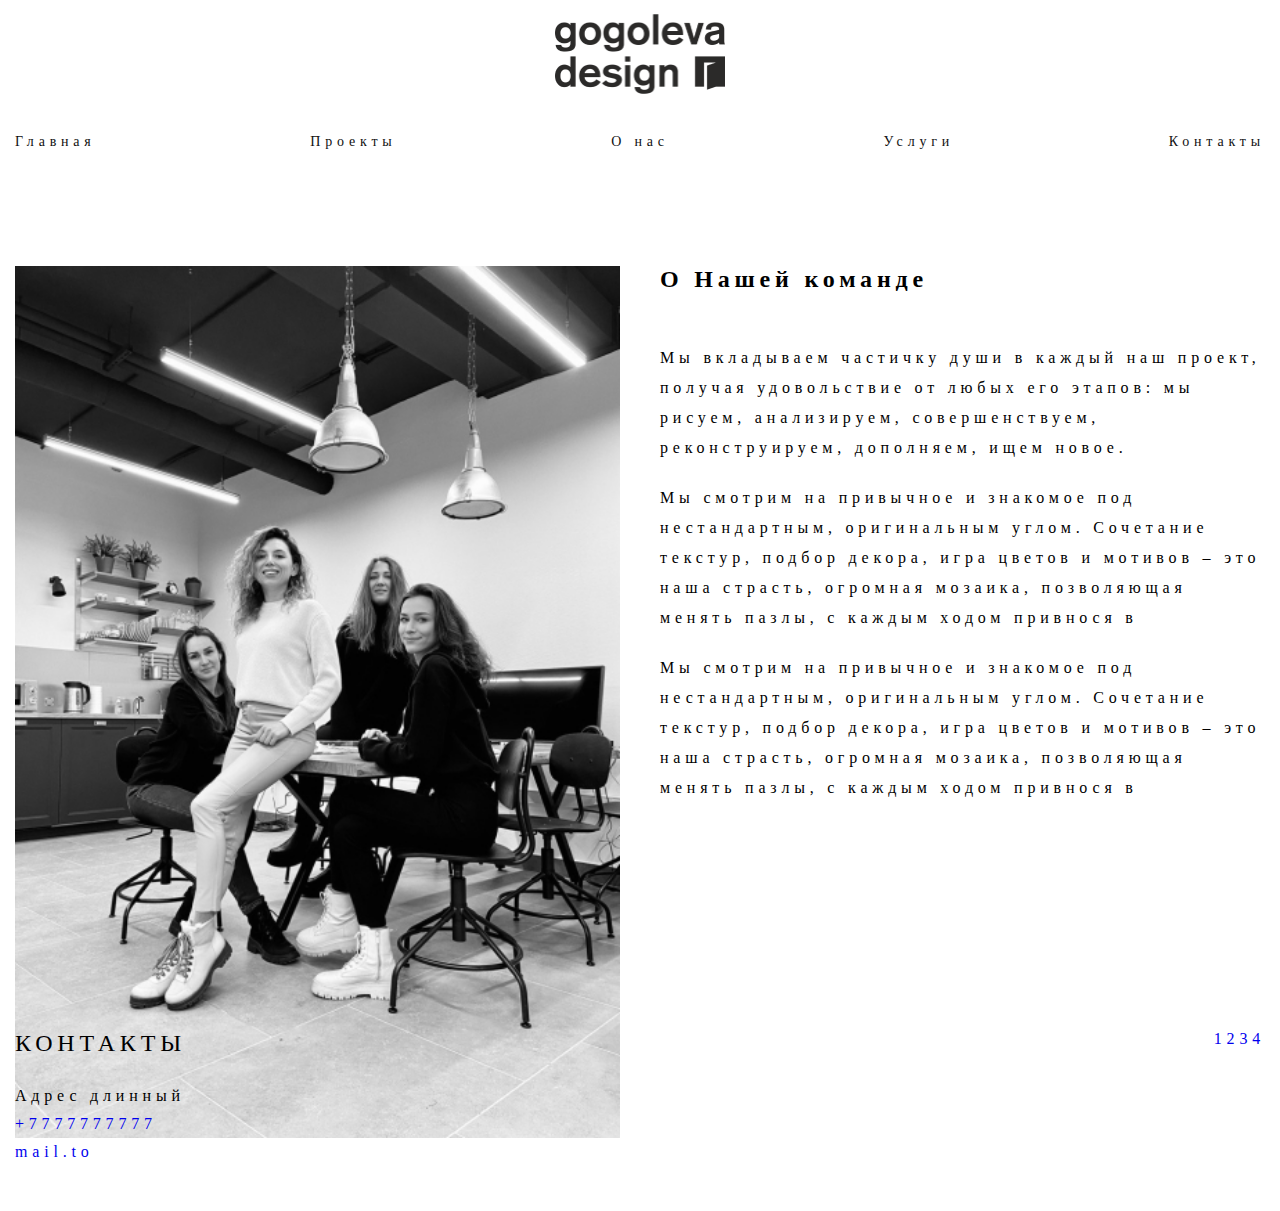
==== about.html @ 8123f008 "Показать" ====
<!doctype html>
<html lang="ru">
<head>
	<meta charset="UTF-8">
	<meta name="viewport"
	      content="width=device-width, user-scalable=no, initial-scale=1.0, maximum-scale=1.0, minimum-scale=1.0">
	<meta http-equiv="X-UA-Compatible" content="ie=edge">
	<link rel="stylesheet" href="css/swiper-style.css">
	<link rel="stylesheet" href="css/fancybox-lib.css">
	<link rel="stylesheet" href="css/style.css">
	<title>about</title>
</head>
<body class="body body--color">
<header class="header">
	<div class="container header__wrapper">
		<a class="header__logo-wrapper" href="#">
			<img class="header__logo" src="img/logo-remont.png" alt="Логотип" >
		</a>
		
		<nav class="header__nav">
			<ul class="header__list">
				<li class="header__items"><a href="index.html" class="header__items-link">Главная</a></li>
				<li class="header__items"><a href="gallery_page.html" class="header__items-link">Проекты</a></li>
				<li class="header__items"><a href="about.html" class="header__items-link">О нас</a></li>
				<li class="header__items"><a href="service.html" class="header__items-link">Услуги</a></li>
				<li class="header__items"><a href="contacts.html" class="header__items-link">Контакты</a></li>
			</ul>
		</nav>
	</div>

</header>

<section class="about">
	<div class="about__wrapper container">
			<div class="about__group">
				<img class="about__photo" src="img/about/about-test.jpg" alt="Общие фото" >
			</div>
			<div class="about__group">
				<h1 class="about__title">О Нашей команде</h1>
				<p class="about__text">Мы вкладываем частичку души в каждый наш проект, получая удовольствие от любых его этапов: мы рисуем, анализируем, совершенствуем, реконструируем, дополняем, ищем новое.
				<p class="about__text about__text--space">Мы смотрим на привычное и знакомое под нестандартным, оригинальным углом. Сочетание текстур, подбор декора, игра цветов и мотивов – это наша страсть, огромная мозаика, позволяющая менять пазлы, с каждым ходом привнося в</p>
				<p class="about__text">Мы смотрим на привычное и знакомое под нестандартным, оригинальным углом. Сочетание текстур, подбор декора, игра цветов и мотивов – это наша страсть, огромная мозаика, позволяющая менять пазлы, с каждым ходом привнося в</p>
			</div>
	</div>
</section>

<footer class="footer">
	<div class="footer__wrapper container">
		<div class="footer__contacts">
			<p class="footer__text">Контакты</p>
			<ul class="footer__list">
				<li class="footer__items">Адрес длинный</li>
				<li class="footer__items"><a class="footer__link" href="tel:">+7777777777</a></li>
				<li class="footer__items"><a class="footer__link" href="mailto:" >mail.to</a></li>
			</ul>
		</div>
		<div class="footer__socials">
			<ul class="footer__socials-list">
				<li class="footer__socials-items"><a href="#" class="footer__socials-link">1</a></li>
				<li class="footer__socials-items"><a href="#" class="footer__socials-link">2</a></li>
				<li class="footer__socials-items"><a href="#" class="footer__socials-link">3</a></li>
				<li class="footer__socials-items"><a href="#" class="footer__socials-link">4</a></li>
			</ul>
		</div>
	</div>
</footer>

<script src="js/jquery-lib.js"></script>
<script src="js/swiper-lib.js"></script>
<script src="js/fancybox-lib.js"></script>
<script src="js/main.js"></script>
</body>
</html>
---- css/style.css ----
@font-face {
  font-weight: 400;
  font-style: normal;
  font-family: "Vaccine";
  font-display: swap;
    font-display-src: url("../fonts/Vaccine-Regular.woff2") format("woff2"), url("../fonts/Vaccine-Regular.woff") format("woff"); }
@font-face {
  font-weight: 500;
  font-style: normal;
  font-family: "Vaccine";
  font-display: swap;
    font-display-src: url("../fonts/Vaccine-Bold.woff2") format("woff2"), url("../fonts/Vaccine-Bold.woff") format("woff"); }
* {
  padding: 0;
  margin: 0; }

html, body {
  height: 100%; }

.wrapper {
  min-height: 100%;
  display: flex;
  flex-direction: column; }

body {
  font-family: "Vaccine";
  font-weight: 500;
  box-sizing: border-box;
  letter-spacing: 0.3em;
  background-color: #F5F5F5; }

.body--color {
  background-color: white; }

button, input, textarea {
  outline: none;
  border: none; }

li {
  list-style: none; }

a {
  text-decoration: none; }

img {
  min-width: 100%;
  height: auto; }

.container {
  max-width: 1280px;
  margin: 0 auto; }
  @media (max-width: 1330px) {
    .container {
      padding: 0 15px; } }

.header {
  background-color: white; }
  .header__wrapper {
    padding-top: 10px;
    padding-bottom: 18px; }
  .header__logo-wrapper {
    display: flex;
    margin: 0 auto 40px auto;
    max-width: 170px; }
  .header__list {
    display: flex;
    align-items: center;
    justify-content: space-between; }
  .header__items {
    font-size: 14px; }
  .header__items-link {
    color: #101010; }

.hero__slider {
  position: relative;
  margin-bottom: 134px; }
.hero__title {
  position: absolute;
  color: white;
  font-size: 36px;
  line-height: 73px;
  bottom: 103px;
  left: 339px; }
.hero__slide {
  height: 70vh; }

.gallery--gallery-page {
  padding-top: 203px; }
.gallery__wrapper {
  display: flex;
  align-items: flex-start;
  gap: 42px;
  flex-wrap: wrap;
  margin-bottom: 134px; }
.gallery__img-wrapper {
  width: calc(50% - 21px); }
.gallery__img-link {
  display: flex;
  flex-direction: column;
  gap: 15px; }
.gallery__text {
  color: #646464;
  font-size: 26px; }
.gallery__img {
  max-width: 100%; }

.about__wrapper {
  display: flex;
  align-items: stretch;
  justify-content: space-between;
  gap: 40px;
  margin-top: 98px;
  margin-bottom: 134px; }
.about__group {
  max-height: 630px;
  width: calc(50% - 20px); }
.about__title {
  font-size: 24px;
  margin-bottom: 50px; }
.about__text {
  font-size: 16px;
  line-height: 30px; }
  .about__text--space {
    margin: 20px 0; }

.service__wrapper {
  display: flex;
  flex-direction: column;
  gap: 100px;
  margin-top: 178px;
  margin-bottom: 134px; }
.service__item {
  display: flex;
  flex-direction: column;
  background-color: white;
  padding: 35px; }
.service__title {
  font-size: 32px;
  margin-bottom: 20px; }
.service__text {
  font-size: 16px; }
  .service__text:not(:last-child) {
    margin-bottom: 10px; }

.contacts {
  flex: 1 1 auto; }
  .contacts__wrapper {
    display: flex;
    flex-direction: column;
    margin-top: 178px;
    margin-bottom: 134px;
    padding: 50px 50px 50px 50px;
    background-color: white; }
  .contacts__title-item {
    display: flex;
    align-items: center; }
  .contacts__line {
    display: flex;
    flex: 1 1 auto;
    height: 2px;
    background-color: black; }
  .contacts__title {
    padding: 0 15px; }
  .contacts__text-wrapper {
    padding-bottom: 20px;
    margin-bottom: 20px;
    border-bottom: 2px solid black; }
  .contacts__list {
    margin-top: 70px;
    margin-bottom: 50px; }
  .contacts__items:not(:last-child) {
    margin-bottom: 20px; }
  .contacts__social {
    display: flex;
    align-items: center;
    justify-content: center; }

.single-project__wrapper {
  display: flex;
  flex-wrap: wrap;
  gap: 30px;
  margin-bottom: 134px; }
.single-project__item {
  display: flex;
  max-width: 100%; }
  .single-project__item--main {
    position: relative;
    width: 100%;
    margin-bottom: 30px; }
  .single-project__item--double {
    width: calc(50% - 15px); }
.single-project__photo {
  display: flex;
  max-width: 100%; }
  .single-project__photo--main {
    height: 70vh;
    width: 100%; }
.single-project__title {
  position: absolute;
  padding-left: max(15px, calc((100% - 1280px)/2));
  color: white;
  bottom: 90px;
  font-size: 36px; }
.single-project__project-title {
  font-size: 28px;
  margin-top: 60px;
  margin-bottom: 20px; }
.single-project__discript {
  margin-bottom: 90px; }
.single-project__disript__item:not(:last-child) {
  padding-bottom: 5px; }

.footer {
  padding-bottom: 50px; }
  .footer__wrapper {
    display: flex;
    align-items: stretch;
    justify-content: space-between; }
  .footer__text {
    text-transform: uppercase;
    margin-bottom: 30px;
    font-size: 24px; }
  .footer__items:not(:last-child) {
    margin-bottom: 10px; }
  .footer__socials-list {
    display: flex; }

/*# sourceMappingURL=style.css.map */
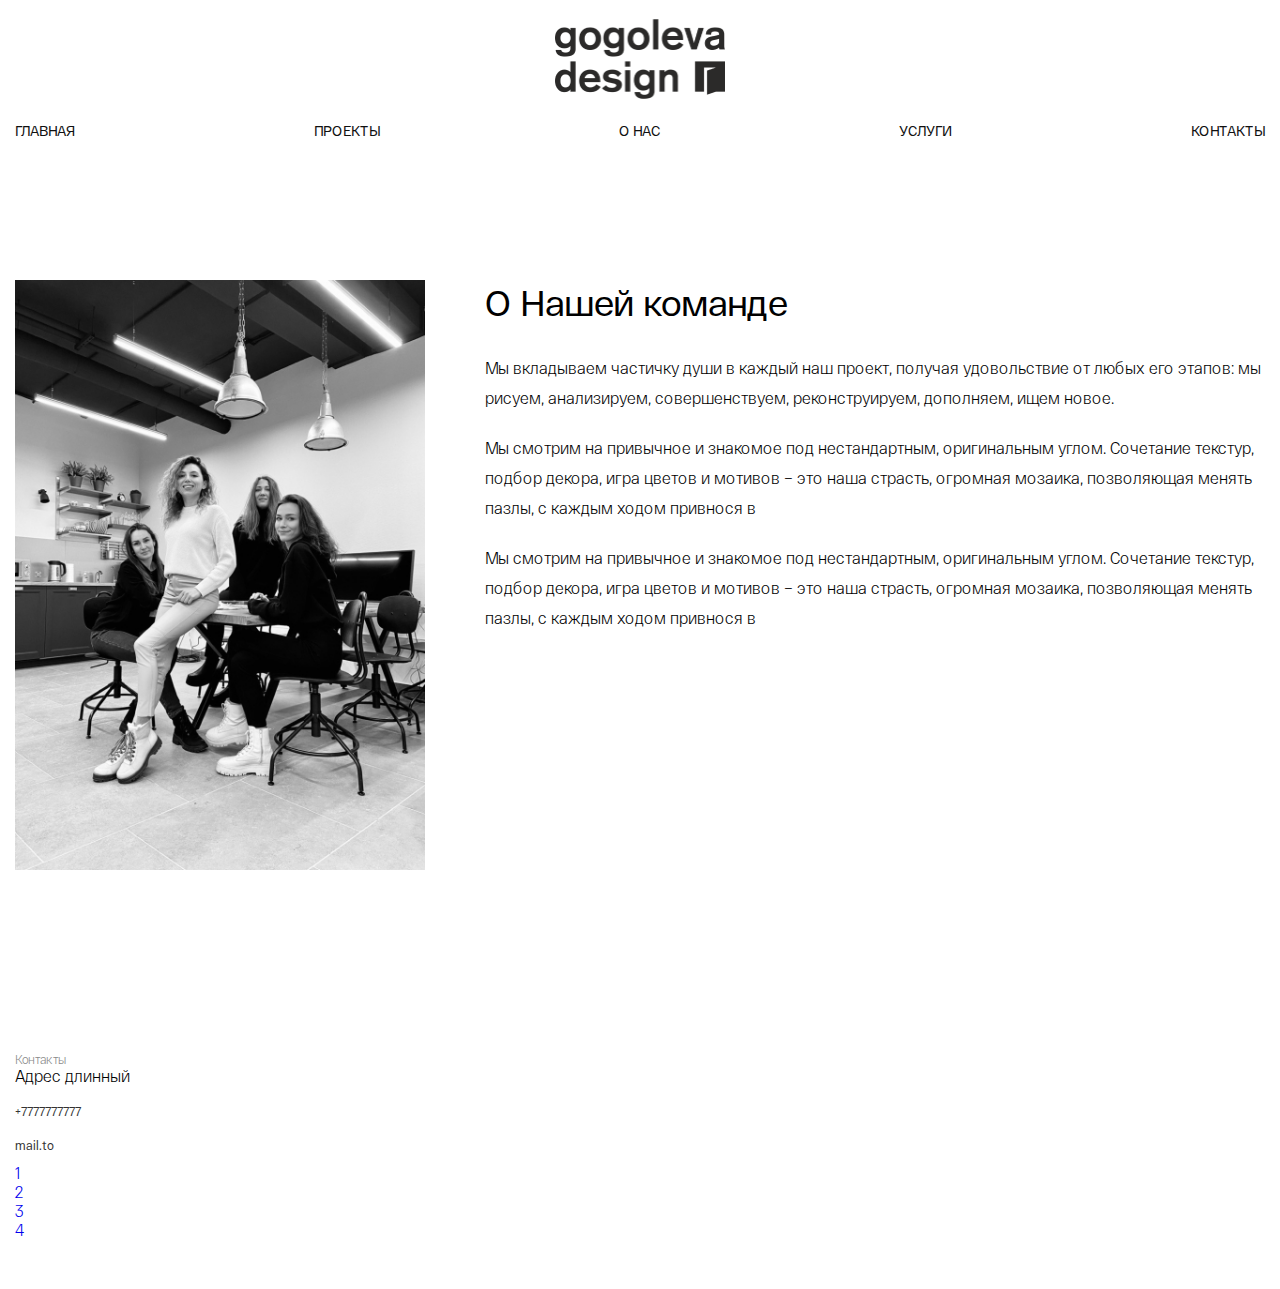
==== commit 267caa0e: "Смотреть" ====
--- a/about.html
+++ b/about.html
@@ -32,10 +32,10 @@
 
 <section class="about">
 	<div class="about__wrapper container">
-			<div class="about__group">
+			<div class="about__group about__group--img">
 				<img class="about__photo" src="img/about/about-test.jpg" alt="Общие фото" >
 			</div>
-			<div class="about__group">
+			<div class="about__group about__group--text">
 				<h1 class="about__title">О Нашей команде</h1>
 				<p class="about__text">Мы вкладываем частичку души в каждый наш проект, получая удовольствие от любых его этапов: мы рисуем, анализируем, совершенствуем, реконструируем, дополняем, ищем новое.
 				<p class="about__text about__text--space">Мы смотрим на привычное и знакомое под нестандартным, оригинальным углом. Сочетание текстур, подбор декора, игра цветов и мотивов – это наша страсть, огромная мозаика, позволяющая менять пазлы, с каждым ходом привнося в</p>
@@ -43,6 +43,8 @@
 			</div>
 	</div>
 </section>
+
+
 
 <footer class="footer">
 	<div class="footer__wrapper container">
--- a/css/style.css
+++ b/css/style.css
@@ -1,20 +1,21 @@
+@font-face {
+  font-weight: 300;
+  font-style: normal;
+  font-family: "RFDewi";
+  font-display: swap;
+  src: url("../fonts/RFDewi-Light.woff2") format("woff2"), url("../fonts/RFDewi-Light.woff") format("woff"); }
 @font-face {
   font-weight: 400;
   font-style: normal;
-  font-family: "Vaccine";
+  font-family: "RFDewi";
   font-display: swap;
-    font-display-src: url("../fonts/Vaccine-Regular.woff2") format("woff2"), url("../fonts/Vaccine-Regular.woff") format("woff"); }
-@font-face {
-  font-weight: 500;
-  font-style: normal;
-  font-family: "Vaccine";
-  font-display: swap;
-    font-display-src: url("../fonts/Vaccine-Bold.woff2") format("woff2"), url("../fonts/Vaccine-Bold.woff") format("woff"); }
+  src: url("../fonts/RFDewi-Regular.woff2") format("woff2"), url("../fonts/RFDewi-Regular.woff") format("woff"); }
 * {
   padding: 0;
   margin: 0; }
 
 html, body {
+  box-sizing: border-box;
   height: 100%; }
 
 .wrapper {
@@ -23,11 +24,14 @@
   flex-direction: column; }
 
 body {
-  font-family: "Vaccine";
-  font-weight: 500;
+  font-family: "RFDewi", sans-serif;
+  font-weight: 400;
   box-sizing: border-box;
-  letter-spacing: 0.3em;
   background-color: #F5F5F5; }
+
+p, li, a {
+  font-family: "RFDewi", sans-serif;
+  font-weight: 300; }
 
 .body--color {
   background-color: white; }
@@ -43,8 +47,9 @@
   text-decoration: none; }
 
 img {
+  object-fit: cover;
   min-width: 100%;
-  height: auto; }
+  height: 100%; }
 
 .container {
   max-width: 1280px;
@@ -53,14 +58,33 @@
     .container {
       padding: 0 15px; } }
 
+.swiper-pagination-bullet {
+  width: 54px;
+  height: 2px;
+  border-radius: unset !important;
+  background-color: white;
+  opacity: unset !important; }
+
+.swiper-pagination-bullet-active {
+  background-color: #646464;
+  opacity: unset !important; }
+
+.hero-pagination {
+  position: relative;
+  display: flex;
+  align-items: center;
+  justify-content: center;
+  z-index: 100;
+  bottom: 30px !important; }
+
 .header {
   background-color: white; }
   .header__wrapper {
-    padding-top: 10px;
-    padding-bottom: 18px; }
+    padding-top: 15px;
+    padding-bottom: 21px; }
   .header__logo-wrapper {
     display: flex;
-    margin: 0 auto 40px auto;
+    margin: 0 auto 23px auto;
     max-width: 170px; }
   .header__list {
     display: flex;
@@ -69,78 +93,158 @@
   .header__items {
     font-size: 14px; }
   .header__items-link {
-    color: #101010; }
+    color: #101010;
+    font-weight: 400;
+    text-transform: uppercase; }
 
 .hero__slider {
   position: relative;
   margin-bottom: 134px; }
+.hero__title-wrapper {
+  position: absolute;
+  padding-left: max(15px, calc((100% - 1280px)/2));
+  bottom: 10%; }
 .hero__title {
-  position: absolute;
   color: white;
   font-size: 36px;
   line-height: 73px;
-  bottom: 103px;
-  left: 339px; }
+  font-weight: 400; }
+  @media (max-width: 1024px) {
+    .hero__title {
+      font-size: 30px;
+      line-height: 1.2; } }
+  @media (max-width: 560px) {
+    .hero__title {
+      font-size: 24px;
+      line-height: 1; } }
+.hero__address {
+  color: white;
+  font-size: 24px;
+  line-height: 73px;
+  font-family: "Vaccine", sans-serif; }
+  @media (max-width: 1024px) {
+    .hero__address {
+      font-size: 20px;
+      line-height: 1.2; } }
+  @media (max-width: 560px) {
+    .hero__address {
+      font-size: 18px;
+      line-height: 1; } }
 .hero__slide {
-  height: 70vh; }
+  height: 740px; }
+  @media (max-width: 1024px) {
+    .hero__slide {
+      height: 50vh; } }
 
 .gallery--gallery-page {
   padding-top: 203px; }
+  @media (max-width: 1024px) {
+    .gallery--gallery-page {
+      padding-top: 100px; } }
+  @media (max-width: 560px) {
+    .gallery--gallery-page {
+      padding-top: 60px; } }
 .gallery__wrapper {
   display: flex;
-  align-items: flex-start;
-  gap: 42px;
+  align-items: stretch;
+  justify-content: center;
+  gap: 40px;
   flex-wrap: wrap;
   margin-bottom: 134px; }
+  @media (max-width: 768px) {
+    .gallery__wrapper {
+      align-items: flex-start;
+      gap: 20px; } }
+  @media (max-width: 560px) {
+    .gallery__wrapper {
+      flex-direction: column; } }
 .gallery__img-wrapper {
+  display: flex;
   width: calc(50% - 21px); }
+  @media (max-width: 768px) {
+    .gallery__img-wrapper {
+      width: calc(50% - 10px);
+      gap: 10px; } }
+  @media (max-width: 560px) {
+    .gallery__img-wrapper {
+      width: 100%; } }
 .gallery__img-link {
   display: flex;
   flex-direction: column;
   gap: 15px; }
 .gallery__text {
   color: #646464;
-  font-size: 26px; }
+  font-size: 16px;
+  font-weight: 400; }
 .gallery__img {
   max-width: 100%; }
+.gallery__button {
+  display: flex;
+  align-items: center;
+  justify-content: center;
+  font-size: 16px;
+  margin-top: 65px;
+  background-color: white;
+  border: 1px solid #646464;
+  width: 100%;
+  max-width: 255px;
+  min-height: 55px;
+  text-transform: uppercase;
+  color: #646464; }
 
 .about__wrapper {
   display: flex;
   align-items: stretch;
   justify-content: space-between;
-  gap: 40px;
-  margin-top: 98px;
+  gap: 60px;
+  margin-top: 120px;
   margin-bottom: 134px; }
 .about__group {
   max-height: 630px;
   width: calc(50% - 20px); }
+  .about__group--img {
+    max-width: 410px; }
+  .about__group--text {
+    flex: 1; }
 .about__title {
-  font-size: 24px;
-  margin-bottom: 50px; }
+  font-size: 36px;
+  margin-bottom: 30px;
+  font-weight: 400; }
 .about__text {
   font-size: 16px;
   line-height: 30px; }
   .about__text--space {
     margin: 20px 0; }
+.about__photo {
+  height: 100%;
+  object-fit: cover;
+  max-height: 590px; }
 
 .service__wrapper {
   display: flex;
   flex-direction: column;
-  gap: 100px;
+  gap: 70px;
   margin-top: 178px;
   margin-bottom: 134px; }
 .service__item {
   display: flex;
-  flex-direction: column;
-  background-color: white;
-  padding: 35px; }
+  flex-direction: column; }
 .service__title {
-  font-size: 32px;
-  margin-bottom: 20px; }
+  font-size: 26px;
+  margin-bottom: 20px;
+  font-weight: 400;
+  color: #101010; }
 .service__text {
-  font-size: 16px; }
+  font-size: 16px;
+  line-height: 26px; }
   .service__text:not(:last-child) {
     margin-bottom: 10px; }
+.service__list {
+  padding-left: 18px; }
+.service__items {
+  list-style-type: decimal;
+  font-size: 16px;
+  line-height: 26px; }
 
 .contacts {
   flex: 1 1 auto; }
@@ -178,7 +282,7 @@
 .single-project__wrapper {
   display: flex;
   flex-wrap: wrap;
-  gap: 30px;
+  gap: 40px;
   margin-bottom: 134px; }
 .single-project__item {
   display: flex;
@@ -186,9 +290,13 @@
   .single-project__item--main {
     position: relative;
     width: 100%;
-    margin-bottom: 30px; }
+    margin-bottom: 40px; }
   .single-project__item--double {
-    width: calc(50% - 15px); }
+    width: calc(50% - 20px); }
+.single-project__wrapper-title {
+  position: absolute;
+  padding-left: max(15px, calc((100% - 1280px)/2));
+  bottom: 10%; }
 .single-project__photo {
   display: flex;
   max-width: 100%; }
@@ -196,33 +304,214 @@
     height: 70vh;
     width: 100%; }
 .single-project__title {
-  position: absolute;
-  padding-left: max(15px, calc((100% - 1280px)/2));
   color: white;
-  bottom: 90px;
   font-size: 36px; }
+.single-project__text {
+  color: white;
+  font-size: 24px;
+  font-family: "Vaccine", sans-serif;
+  font-weight: 400; }
 .single-project__project-title {
-  font-size: 28px;
-  margin-top: 60px;
-  margin-bottom: 20px; }
-.single-project__discript {
-  margin-bottom: 90px; }
-.single-project__disript__item:not(:last-child) {
-  padding-bottom: 5px; }
+  font-size: 20px; }
+  .single-project__project-title--long {
+    max-width: 190px; }
+.single-project__describe {
+  text-transform: uppercase;
+  letter-spacing: 0.3em;
+  font-family: "helvetic", sans-serif;
+  line-height: 30px; }
+  .single-project__describe--color {
+    color: #858585; }
+  .single-project__describe--long {
+    max-width: 320px; }
+  .single-project__describe--space {
+    margin-bottom: 35px; }
+.single-project__about {
+  display: flex;
+  justify-content: space-between;
+  margin: 80px 0; }
+.single-project__about-box {
+  display: flex;
+  gap: 50px; }
+.single-project__box-item {
+  display: flex;
+  flex-direction: column;
+  font-size: 14px;
+  font-weight: 400; }
+.single-project__second-describe {
+  display: flex;
+  flex-direction: column;
+  margin: 40px 0; }
+.single-project__second-title {
+  text-transform: uppercase;
+  font-size: 34px;
+  letter-spacing: 0.3em;
+  margin-bottom: 30px; }
+.single-project__second-text {
+  font-size: 16px;
+  letter-spacing: 0.3em;
+  line-height: 30px; }
+  .single-project__second-text:not(:last-child) {
+    margin-bottom: 20px; }
 
 .footer {
-  padding-bottom: 50px; }
+  padding-bottom: 50px;
+  background-color: white; }
   .footer__wrapper {
-    display: flex;
-    align-items: stretch;
+    padding-top: 45px;
+    display: flex;
+    flex-direction: column; }
+  .footer__top {
+    display: flex;
+    padding-bottom: 44px;
+    border-bottom: 1px solid #888888;
     justify-content: space-between; }
+  .footer__logo {
+    display: flex;
+    flex-direction: column; }
+  .footer__logo-text {
+    margin-top: 40px;
+    max-width: 264px;
+    font-size: 12px;
+    line-height: 13px;
+    letter-spacing: 0; }
+  .footer__emblem {
+    font-family: "Vaccine", sans-serif;
+    font-weight: 500;
+    font-size: 26px;
+    line-height: 34px;
+    letter-spacing: 0.3em;
+    color: #646464; }
+  .footer__bottom {
+    display: flex;
+    flex-direction: row;
+    justify-content: space-between;
+    align-items: center;
+    margin-top: 20px; }
   .footer__text {
+    line-height: 14px;
+    max-width: 260px;
+    font-size: 12px;
+    letter-spacing: 0; }
+  .footer__contacts:not(:last-child) {
+    margin-bottom: 10px; }
+  .footer__contacts-title {
+    font-size: 12px;
+    margin-bottom: 10px;
+    font-weight: 400;
+    color: #333333; }
+  .footer__connection {
+    font-size: 12px;
+    font-weight: 400;
+    color: #333333; }
+  .footer__items:not(:last-child) {
+    margin-bottom: 15px; }
+  .footer__link {
+    font-size: 12px;
+    color: #333333;
+    font-weight: 400; }
+  .footer__button {
+    min-width: 220px;
+    max-height: 40px;
+    background: #FFFFFF;
+    border: 1px solid #646464;
+    color: #646464;
     text-transform: uppercase;
-    margin-bottom: 30px;
-    font-size: 24px; }
-  .footer__items:not(:last-child) {
-    margin-bottom: 10px; }
-  .footer__socials-list {
-    display: flex; }
+    cursor: pointer; }
+  .footer__text {
+    color: #888888; }
+
+.quest {
+  display: none;
+  position: fixed;
+  align-items: center;
+  justify-content: center;
+  top: 0;
+  height: 100%;
+  width: 100%;
+  z-index: 1000;
+  background-color: rgba(0, 0, 0, 0.5); }
+  .quest__body {
+    display: flex;
+    position: relative;
+    flex-direction: column;
+    background-color: white;
+    padding: 40px;
+    max-width: 630px;
+    max-height: 505px; }
+  .quest__title {
+    font-size: 36px;
+    font-weight: 400;
+    margin-bottom: 6px; }
+  .quest__text {
+    color: #323232;
+    opacity: 0.7;
+    font-size: 12px;
+    max-width: 335px;
+    margin-bottom: 22px; }
+
+.form {
+  display: flex;
+  flex-wrap: wrap;
+  gap: 30px; }
+  .form__label {
+    display: flex;
+    align-items: center;
+    width: calc(50% - 15px);
+    box-shadow: 0px 2px 6px rgba(0, 0, 0, 0.1);
+    min-height: 44px; }
+  .form__input {
+    padding-left: 10px;
+    background-color: white; }
+    .form__input::placeholder {
+      font-weight: 400;
+      font-size: 12px;
+      opacity: 0.7; }
+  .form__textarea-label {
+    display: flex;
+    min-height: 100px;
+    width: 100%;
+    box-shadow: 0px 2px 6px rgba(0, 0, 0, 0.1); }
+  .form__input-textarea {
+    padding-top: 20px;
+    padding-left: 20px;
+    resize: none;
+    width: 100%; }
+    .form__input-textarea::placeholder {
+      font-weight: 400;
+      font-size: 12px;
+      opacity: 0.7; }
+  .form__button-wrapper {
+    display: flex;
+    align-items: center;
+    width: 100%; }
+  .form__button {
+    display: flex;
+    align-items: center;
+    justify-content: center;
+    font-size: 16px;
+    background-color: white;
+    border: 1px solid #646464;
+    width: 100%;
+    max-width: 255px;
+    min-height: 55px;
+    text-transform: uppercase;
+    color: #646464; }
+  .form__button-text {
+    margin-left: 20px;
+    font-size: 10px;
+    font-weight: 400;
+    color: #979797;
+    opacity: 0.7;
+    max-width: 270px; }
+  .form__politic {
+    font-weight: 400;
+    color: #979797;
+    opacity: 0.7; }
+  .form__close {
+    position: absolute;
+    top: 45px;
+    right: 42px;
+    cursor: pointer; }
 
 /*# sourceMappingURL=style.css.map */
